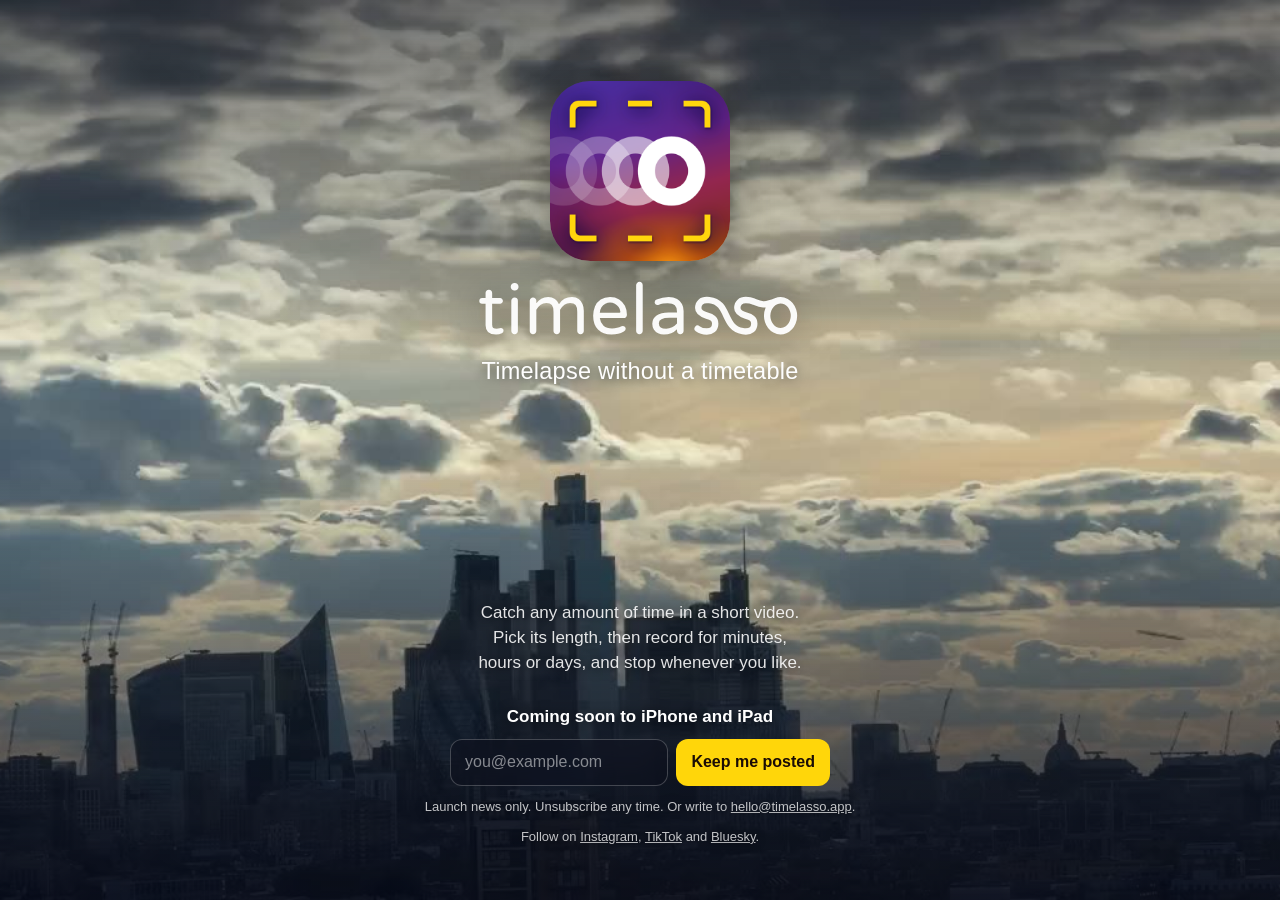
==== index.html @ acc46761 "Socials: Instagram, TikTok and Bluesky under the sign-up and on the support page Co-Authored-By: Cla" ====
<!doctype html>
<html lang="en">
<head>
<meta charset="utf-8">
<meta name="viewport" content="width=device-width, initial-scale=1, viewport-fit=cover">
<title>Timelasso</title>
<meta name="description" content="Timelapse without a timetable. Catch any amount of time in a short video. Coming soon to iPhone and iPad.">
<meta name="theme-color" content="#161a26">
<link rel="icon" type="image/png" href="favicon.png?v=ob">
<link rel="apple-touch-icon" href="apple-touch-icon.png?v=ob">
<style>
  html, body { margin: 0; height: 100%; }

  /* A Timelasso clip of the City under cloud, looped with a one-second
     crossfade from its last second into its first. Towers fill the lower half,
     so the name sits in the sky above them and the words and the form on the
     streets below,
     each over a darkened band; the towers in between are left clear. The
     stills are each clip's first frame, shown while it loads and instead of it
     under reduced motion (no <source> matches then, so nothing downloads).
     The night gradient under them is only what shows if neither arrives. */
  body {
    min-height: 100vh;
    min-height: 100dvh;
    box-sizing: border-box;
    display: flex;
    flex-direction: column;
    align-items: center;
    justify-content: space-between;
    padding: max(9vh, env(safe-area-inset-top) + 24px) 16px max(6vh, env(safe-area-inset-bottom) + 20px);
    color: #fff;
    background-color: #0b0820;
    background-image: url("sky-wide.jpg"), linear-gradient(172deg, #07061a 0%, #120b33 42%, #25124f 72%, #3a1450 100%);
    background-size: cover;
    background-position: center;
    background-attachment: fixed;
  }
  @media (orientation: portrait) {
    body { background-image: url("sky-tall.jpg"), linear-gradient(172deg, #07061a 0%, #120b33 42%, #25124f 72%, #3a1450 100%); }
  }

  .sky, body::after {
    position: fixed;
    inset: 0;
    width: 100%;
    height: 100%;
    z-index: -1;
  }
  .sky { object-fit: cover; }
  body::after {
    content: "";
    background: linear-gradient(to bottom,
      rgba(8, 10, 24, 0.55) 0%, rgba(8, 10, 24, 0) 40%,
      rgba(8, 10, 24, 0) 52%, rgba(8, 10, 24, 0.75) 100%);
  }

  header, footer {
    display: flex;
    flex-direction: column;
    align-items: center;
    width: 100%;
  }
  header { gap: 20px; }
  footer { gap: 32px; }

  .icon {
    width: min(38vw, 180px);
    aspect-ratio: 1;
    border-radius: 22.37%;
    box-shadow: 0 10px 40px rgba(0, 0, 0, 0.45);
  }

  /* The logotype: Bpmf Huninn's outlines (OFL, see OFL.txt) with "sso" as
     one rope, drawn by design/logotype/make.py in the app's repo, which
     writes the app's watermark from the same outline. Here without ".app",
     which the address bar already says, and so larger than the watermark's
     whole name could be. The em is the size the letters are set at; the
     image runs from the l's ascender to just under the baseline, 0.79 of it. */
  h1 {
    margin: 0;
    font-size: min(16vw, 72px);
    line-height: 0;
  }
  /* The strapline: one line for everyone, and it fits the App Store subtitle's 30 characters. */
  .strap {
    margin: 0;
    font-family: -apple-system, BlinkMacSystemFont, "Helvetica Neue", Arial, sans-serif;
    /* Sized to the wordmark's width: 0.339 of the h1's font size, measured against its ink. */
    font-size: min(5.229vw, 23.53px);
    white-space: nowrap;
    font-weight: 500;
    letter-spacing: 0.01em;
    color: #fff;
    text-align: center;
    text-shadow: 0 1px 12px rgba(0, 0, 0, 0.6);
  }
  h1 img {
    height: 0.79em;
    filter: drop-shadow(0 2px 18px rgba(0, 0, 0, 0.5));
  }
  /* The sign-up posts straight to Buttondown, which confirms by email and
     carries the unsubscribe link. A plain form with no script, so nothing
     loads from Buttondown until someone presses the button. */
  form {
    display: flex;
    gap: 8px;
    width: min(100%, 380px);
  }
  form, .note {
    font: 16px/1.4 -apple-system, BlinkMacSystemFont, "Helvetica Neue", Arial, sans-serif;
  }
  input, button {
    font: inherit;
    border-radius: 12px;
    padding: 11px 14px;
    border: 1px solid rgba(255, 255, 255, 0.22);
  }
  input {
    flex: 1;
    min-width: 0;
    color: #fff;
    background: rgba(12, 14, 28, 0.45);
    -webkit-backdrop-filter: blur(12px);
    backdrop-filter: blur(12px);
  }
  input::placeholder { color: rgba(255, 255, 255, 0.5); }
  input:focus { outline: none; border-color: rgba(255, 214, 10, 0.8); }
  button {
    color: #1a0c05;
    background: #ffd60a;
    border-color: transparent;
    font-weight: 600;
    cursor: pointer;
  }
  button:hover { background: #ffe04d; }
  /* Plain system type, so the wordmark stays the only Huninn on the page. */
  /* The footer is two groups: what the app does, then a wider gap, then the
     sign-up it leads to, headed by when. */
  .pitch, .soon {
    margin: 0;
    font-family: -apple-system, BlinkMacSystemFont, "Helvetica Neue", Arial, sans-serif;
    text-align: center;
    text-wrap: balance;
    text-shadow: 0 1px 12px rgba(0, 0, 0, 0.6);
  }
  .pitch {
    width: min(100%, 380px);
    font-size: 17px;
    line-height: 1.45;
    color: rgba(255, 255, 255, 0.88);
  }
  .soon {
    font-size: 17px;
    font-weight: 600;
  }
  .signup {
    display: flex;
    flex-direction: column;
    align-items: center;
    gap: 12px;
    width: 100%;
  }
  .note {
    margin: 0;
    font-size: 13px;
    color: rgba(255, 255, 255, 0.75);
    text-align: center;
    text-shadow: 0 1px 8px rgba(0, 0, 0, 0.6);
  }
  .note a { color: inherit; }
</style>
</head>
<body>
  <video class="sky" autoplay muted loop playsinline aria-hidden="true">
    <source src="sky-tall.mp4" type="video/mp4" media="(prefers-reduced-motion: no-preference) and (orientation: portrait)">
    <source src="sky-wide.mp4" type="video/mp4" media="(prefers-reduced-motion: no-preference)">
  </video>
  <header>
    <img class="icon" src="icon-512.png?v=ob" alt="Timelasso app icon">
    <h1><img src="wordmark.svg?v=58b0c5b0" alt="timelasso"></h1>
    <p class="strap">Timelapse without a timetable</p>
  </header>
  <footer>
    <p class="pitch">Catch any amount of time in a short video. Pick its length, then record for minutes, hours or days, and stop whenever you like.</p>
    <div class="signup">
      <p class="soon">Coming soon to iPhone and iPad</p>
      <form action="https://buttondown.com/api/emails/embed-subscribe/timelasso" method="post">
        <label for="email" hidden>Email address</label>
        <input id="email" type="email" name="email" placeholder="you@example.com" autocomplete="email" required>
        <button type="submit">Keep me posted</button>
      </form>
      <p class="note">Launch news only. Unsubscribe any time. Or write to <a href="mailto:hello@timelasso.app">hello@timelasso.app</a>.</p>
      <p class="note">Follow on <a href="https://www.instagram.com/timelasso.app/">Instagram</a>, <a href="https://www.tiktok.com/@timelasso">TikTok</a> and <a href="https://bsky.app/profile/timelasso.bsky.social">Bluesky</a>.</p>
    </div>
  </footer>
</body>
</html>
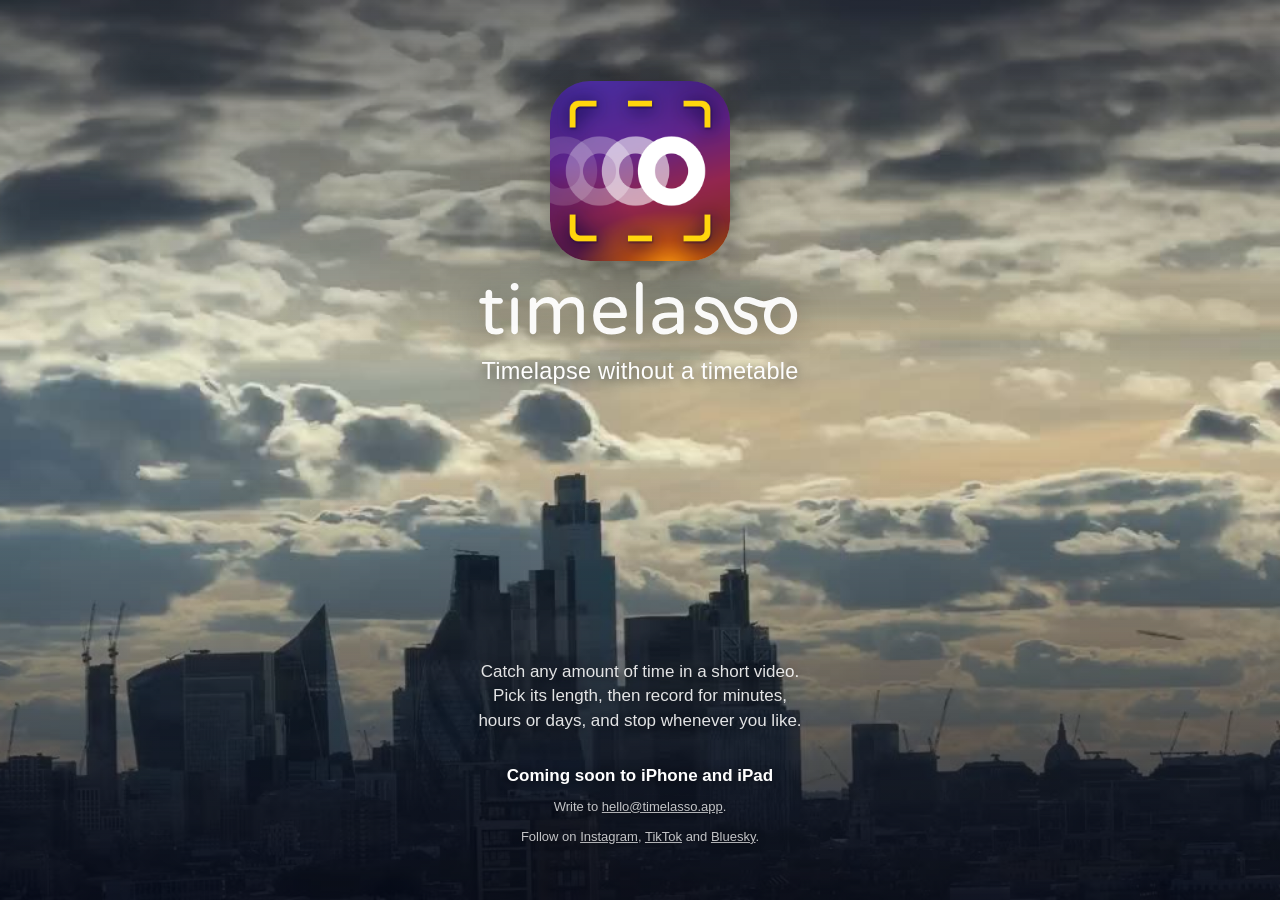
==== commit 11754c54: "Home page: no sign-up form. The Buttondown list is being retired, so the footer keeps the coming-soo" ====
--- a/index.html
+++ b/index.html
@@ -3,9 +3,33 @@
 <head>
 <meta charset="utf-8">
 <meta name="viewport" content="width=device-width, initial-scale=1, viewport-fit=cover">
-<title>Timelasso</title>
+<title>Timelasso: timelapse app for iPhone and iPad</title>
 <meta name="description" content="Timelapse without a timetable. Catch any amount of time in a short video. Coming soon to iPhone and iPad.">
+<link rel="canonical" href="https://timelasso.app/">
+<meta property="og:title" content="Timelasso">
+<meta property="og:description" content="Timelapse without a timetable">
+<meta property="og:url" content="https://timelasso.app/">
+<meta property="og:type" content="website">
+<meta property="og:image" content="https://timelasso.app/sky-wide.jpg">
+<meta property="og:image:width" content="1280">
+<meta property="og:image:height" content="720">
+<meta name="twitter:card" content="summary_large_image">
 <meta name="theme-color" content="#161a26">
+<!-- The app as search engines read it: what a result for the name can show. -->
+<script type="application/ld+json">
+{
+  "@context": "https://schema.org",
+  "@type": "MobileApplication",
+  "name": "Timelasso",
+  "description": "Timelapse without a timetable. Catch any amount of time in a short video.",
+  "url": "https://timelasso.app/",
+  "image": "https://timelasso.app/icon-512.png",
+  "operatingSystem": "iOS 26, iPadOS 26",
+  "applicationCategory": "MultimediaApplication",
+  "author": { "@type": "Person", "name": "Ed Burton" },
+  "offers": { "@type": "Offer", "price": "0", "priceCurrency": "GBP" }
+}
+</script>
 <link rel="icon" type="image/png" href="favicon.png?v=ob">
 <link rel="apple-touch-icon" href="apple-touch-icon.png?v=ob">
 <style>
@@ -13,7 +37,7 @@
 
   /* A Timelasso clip of the City under cloud, looped with a one-second
      crossfade from its last second into its first. Towers fill the lower half,
-     so the name sits in the sky above them and the words and the form on the
+     so the name sits in the sky above them and the words sit on the
      streets below,
      each over a darkened band; the towers in between are left clear. The
      stills are each clip's first frame, shown while it loads and instead of it
@@ -98,44 +122,12 @@
     height: 0.79em;
     filter: drop-shadow(0 2px 18px rgba(0, 0, 0, 0.5));
   }
-  /* The sign-up posts straight to Buttondown, which confirms by email and
-     carries the unsubscribe link. A plain form with no script, so nothing
-     loads from Buttondown until someone presses the button. */
-  form {
-    display: flex;
-    gap: 8px;
-    width: min(100%, 380px);
-  }
-  form, .note {
+  .note {
     font: 16px/1.4 -apple-system, BlinkMacSystemFont, "Helvetica Neue", Arial, sans-serif;
   }
-  input, button {
-    font: inherit;
-    border-radius: 12px;
-    padding: 11px 14px;
-    border: 1px solid rgba(255, 255, 255, 0.22);
-  }
-  input {
-    flex: 1;
-    min-width: 0;
-    color: #fff;
-    background: rgba(12, 14, 28, 0.45);
-    -webkit-backdrop-filter: blur(12px);
-    backdrop-filter: blur(12px);
-  }
-  input::placeholder { color: rgba(255, 255, 255, 0.5); }
-  input:focus { outline: none; border-color: rgba(255, 214, 10, 0.8); }
-  button {
-    color: #1a0c05;
-    background: #ffd60a;
-    border-color: transparent;
-    font-weight: 600;
-    cursor: pointer;
-  }
-  button:hover { background: #ffe04d; }
   /* Plain system type, so the wordmark stays the only Huninn on the page. */
   /* The footer is two groups: what the app does, then a wider gap, then the
-     sign-up it leads to, headed by when. */
+     when, with where to write and follow. */
   .pitch, .soon {
     margin: 0;
     font-family: -apple-system, BlinkMacSystemFont, "Helvetica Neue", Arial, sans-serif;
@@ -184,12 +176,7 @@
     <p class="pitch">Catch any amount of time in a short video. Pick its length, then record for minutes, hours or days, and stop whenever you like.</p>
     <div class="signup">
       <p class="soon">Coming soon to iPhone and iPad</p>
-      <form action="https://buttondown.com/api/emails/embed-subscribe/timelasso" method="post">
-        <label for="email" hidden>Email address</label>
-        <input id="email" type="email" name="email" placeholder="you@example.com" autocomplete="email" required>
-        <button type="submit">Keep me posted</button>
-      </form>
-      <p class="note">Launch news only. Unsubscribe any time. Or write to <a href="mailto:hello@timelasso.app">hello@timelasso.app</a>.</p>
+      <p class="note">Write to <a href="mailto:hello@timelasso.app">hello@timelasso.app</a>.</p>
       <p class="note">Follow on <a href="https://www.instagram.com/timelasso.app/">Instagram</a>, <a href="https://www.tiktok.com/@timelasso">TikTok</a> and <a href="https://bsky.app/profile/timelasso.bsky.social">Bluesky</a>.</p>
     </div>
   </footer>
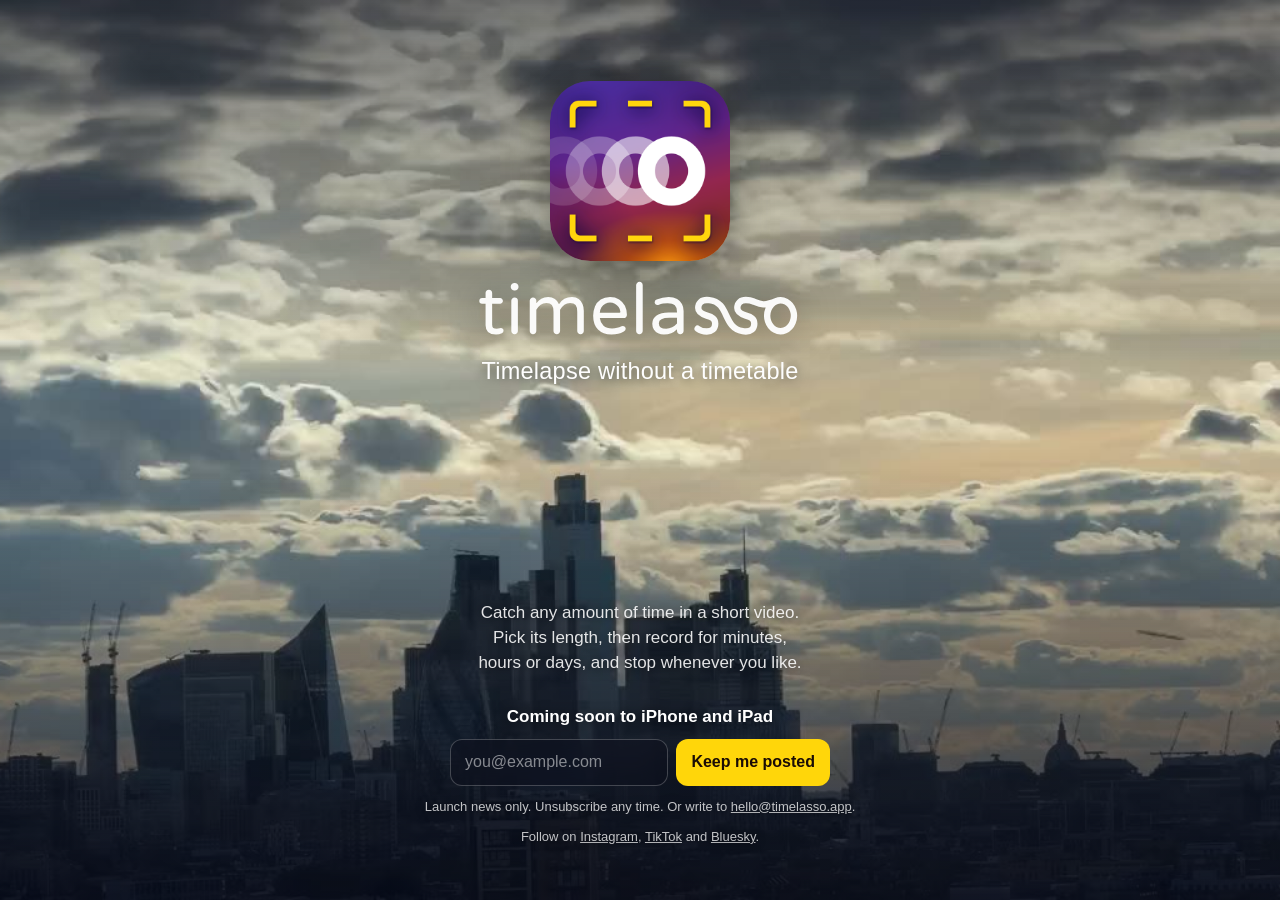
==== commit 363e5c59: "Home page: the sign-up form is back; the list stays until 1.0 is out. This reverts commit 11754c5.  " ====
--- a/index.html
+++ b/index.html
@@ -37,7 +37,7 @@
 
   /* A Timelasso clip of the City under cloud, looped with a one-second
      crossfade from its last second into its first. Towers fill the lower half,
-     so the name sits in the sky above them and the words sit on the
+     so the name sits in the sky above them and the words and the form on the
      streets below,
      each over a darkened band; the towers in between are left clear. The
      stills are each clip's first frame, shown while it loads and instead of it
@@ -122,12 +122,44 @@
     height: 0.79em;
     filter: drop-shadow(0 2px 18px rgba(0, 0, 0, 0.5));
   }
-  .note {
+  /* The sign-up posts straight to Buttondown, which confirms by email and
+     carries the unsubscribe link. A plain form with no script, so nothing
+     loads from Buttondown until someone presses the button. */
+  form {
+    display: flex;
+    gap: 8px;
+    width: min(100%, 380px);
+  }
+  form, .note {
     font: 16px/1.4 -apple-system, BlinkMacSystemFont, "Helvetica Neue", Arial, sans-serif;
   }
+  input, button {
+    font: inherit;
+    border-radius: 12px;
+    padding: 11px 14px;
+    border: 1px solid rgba(255, 255, 255, 0.22);
+  }
+  input {
+    flex: 1;
+    min-width: 0;
+    color: #fff;
+    background: rgba(12, 14, 28, 0.45);
+    -webkit-backdrop-filter: blur(12px);
+    backdrop-filter: blur(12px);
+  }
+  input::placeholder { color: rgba(255, 255, 255, 0.5); }
+  input:focus { outline: none; border-color: rgba(255, 214, 10, 0.8); }
+  button {
+    color: #1a0c05;
+    background: #ffd60a;
+    border-color: transparent;
+    font-weight: 600;
+    cursor: pointer;
+  }
+  button:hover { background: #ffe04d; }
   /* Plain system type, so the wordmark stays the only Huninn on the page. */
   /* The footer is two groups: what the app does, then a wider gap, then the
-     when, with where to write and follow. */
+     sign-up it leads to, headed by when. */
   .pitch, .soon {
     margin: 0;
     font-family: -apple-system, BlinkMacSystemFont, "Helvetica Neue", Arial, sans-serif;
@@ -176,7 +208,12 @@
     <p class="pitch">Catch any amount of time in a short video. Pick its length, then record for minutes, hours or days, and stop whenever you like.</p>
     <div class="signup">
       <p class="soon">Coming soon to iPhone and iPad</p>
-      <p class="note">Write to <a href="mailto:hello@timelasso.app">hello@timelasso.app</a>.</p>
+      <form action="https://buttondown.com/api/emails/embed-subscribe/timelasso" method="post">
+        <label for="email" hidden>Email address</label>
+        <input id="email" type="email" name="email" placeholder="you@example.com" autocomplete="email" required>
+        <button type="submit">Keep me posted</button>
+      </form>
+      <p class="note">Launch news only. Unsubscribe any time. Or write to <a href="mailto:hello@timelasso.app">hello@timelasso.app</a>.</p>
       <p class="note">Follow on <a href="https://www.instagram.com/timelasso.app/">Instagram</a>, <a href="https://www.tiktok.com/@timelasso">TikTok</a> and <a href="https://bsky.app/profile/timelasso.bsky.social">Bluesky</a>.</p>
     </div>
   </footer>
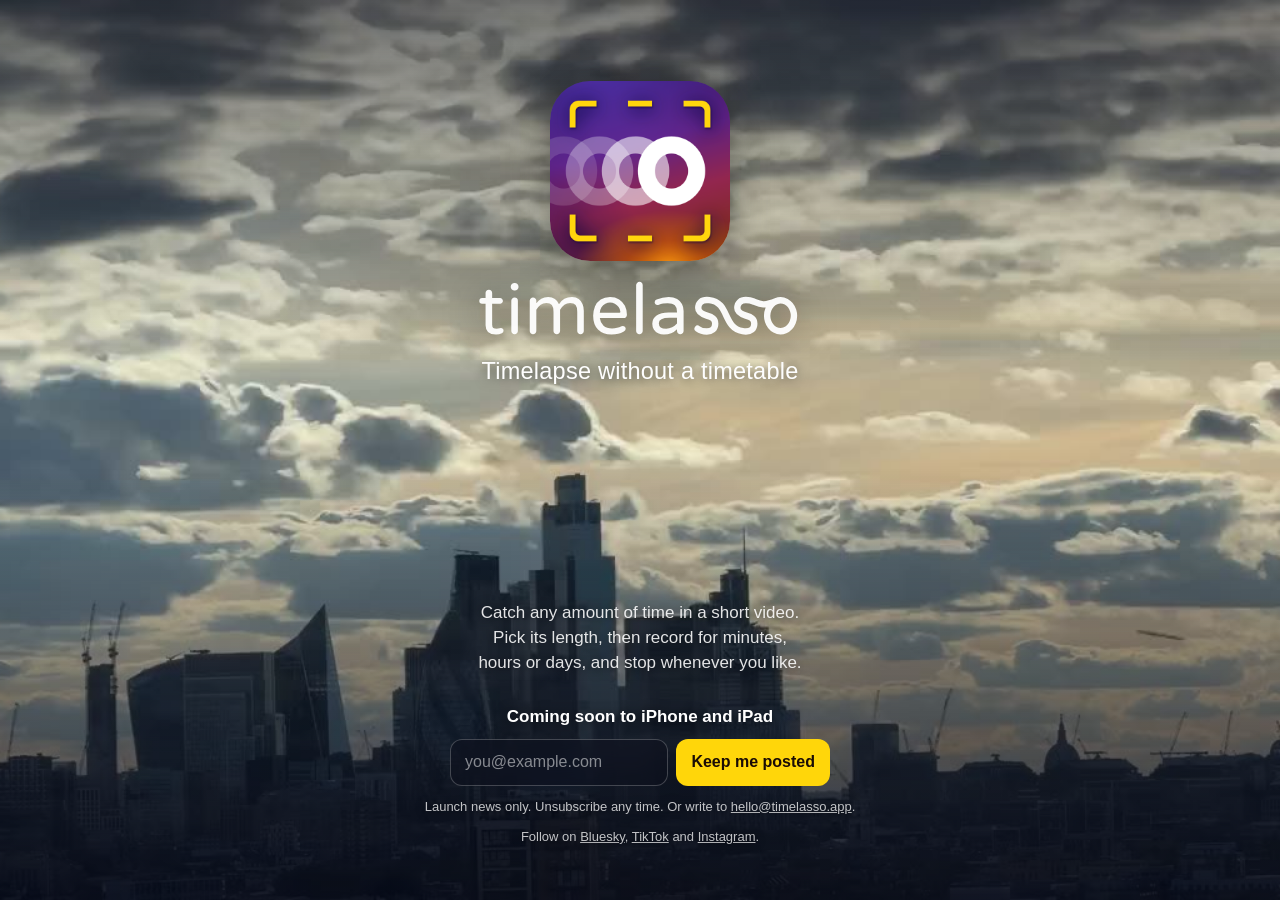
==== commit 863ff0d5: "Social links read Bluesky, TikTok, Instagram on every page: Instagram is the hardest place to browse" ====
--- a/index.html
+++ b/index.html
@@ -26,7 +26,6 @@
   "image": "https://timelasso.app/icon-512.png",
   "operatingSystem": "iOS 26, iPadOS 26",
   "applicationCategory": "MultimediaApplication",
-  "author": { "@type": "Person", "name": "Ed Burton" },
   "offers": { "@type": "Offer", "price": "0", "priceCurrency": "GBP" }
 }
 </script>
@@ -214,7 +213,7 @@
         <button type="submit">Keep me posted</button>
       </form>
       <p class="note">Launch news only. Unsubscribe any time. Or write to <a href="mailto:hello@timelasso.app">hello@timelasso.app</a>.</p>
-      <p class="note">Follow on <a href="https://www.instagram.com/timelasso.app/">Instagram</a>, <a href="https://www.tiktok.com/@timelasso">TikTok</a> and <a href="https://bsky.app/profile/timelasso.bsky.social">Bluesky</a>.</p>
+      <p class="note">Follow on <a href="https://bsky.app/profile/timelasso.bsky.social">Bluesky</a>, <a href="https://www.tiktok.com/@timelasso">TikTok</a> and <a href="https://www.instagram.com/timelasso.app/">Instagram</a>.</p>
     </div>
   </footer>
 </body>
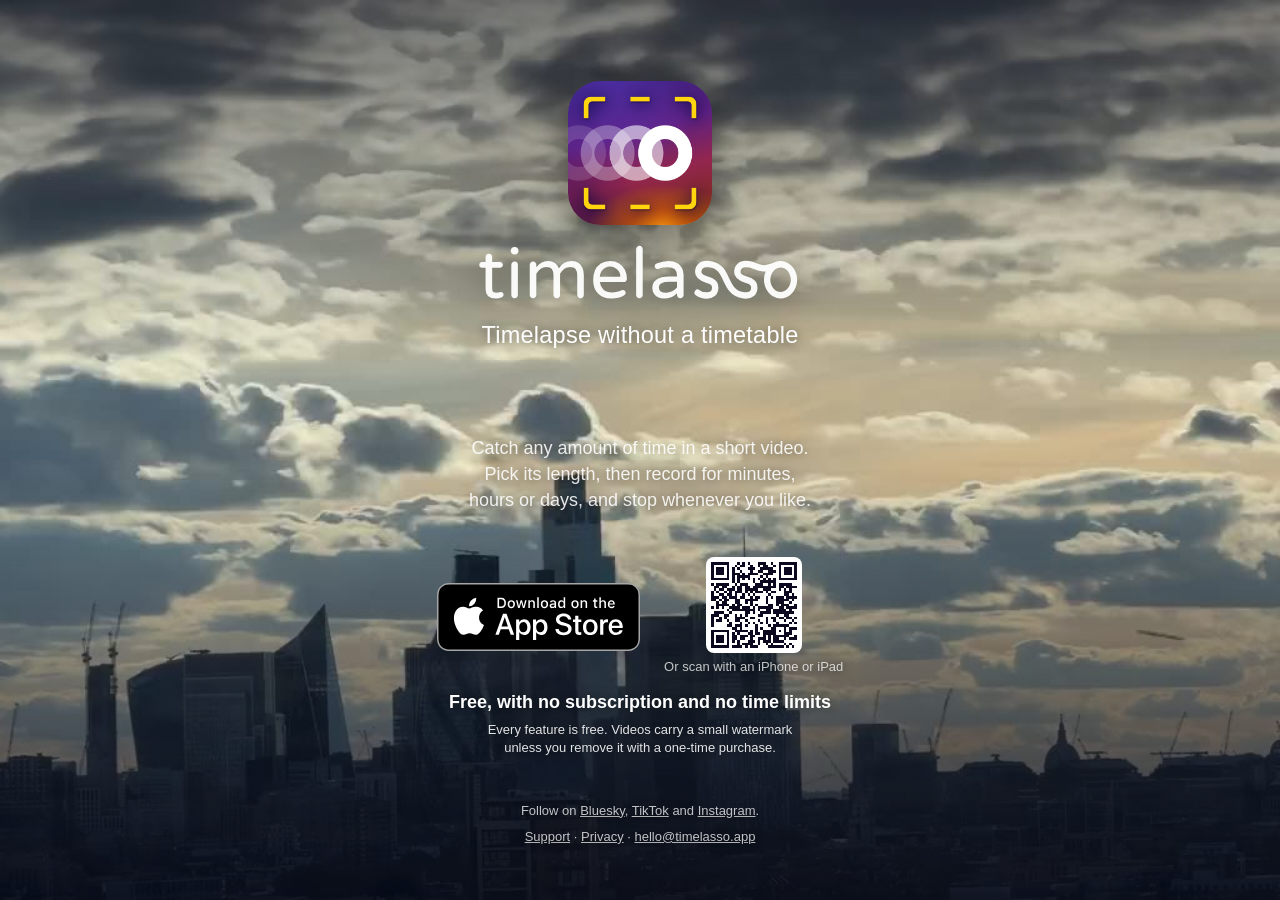
==== commit 68975474: "Timelasso is on the App Store: the launch page becomes the front page (store badge, Smart App Banner" ====
--- a/index.html
+++ b/index.html
@@ -4,7 +4,7 @@
 <meta charset="utf-8">
 <meta name="viewport" content="width=device-width, initial-scale=1, viewport-fit=cover">
 <title>Timelasso: timelapse app for iPhone and iPad</title>
-<meta name="description" content="Timelapse without a timetable. Catch any amount of time in a short video. Coming soon to iPhone and iPad.">
+<meta name="description" content="Timelapse without a timetable. Catch any amount of time in a short video. Free on the App Store for iPhone and iPad.">
 <link rel="canonical" href="https://timelasso.app/">
 <meta property="og:title" content="Timelasso">
 <meta property="og:description" content="Timelapse without a timetable">
@@ -15,6 +15,11 @@
 <meta property="og:image:height" content="720">
 <meta name="twitter:card" content="summary_large_image">
 <meta name="theme-color" content="#161a26">
+<!-- Safari on iPhone and iPad shows its own Get banner above the page,
+     or Open once the app is installed. -->
+<meta name="apple-itunes-app" content="app-id=6814762728">
+<link rel="icon" type="image/png" href="favicon.png?v=ob">
+<link rel="apple-touch-icon" href="apple-touch-icon.png?v=ob">
 <!-- The app as search engines read it: what a result for the name can show. -->
 <script type="application/ld+json">
 {
@@ -24,21 +29,19 @@
   "description": "Timelapse without a timetable. Catch any amount of time in a short video.",
   "url": "https://timelasso.app/",
   "image": "https://timelasso.app/icon-512.png",
+  "installUrl": "https://apps.apple.com/app/id6814762728",
   "operatingSystem": "iOS 26, iPadOS 26",
   "applicationCategory": "MultimediaApplication",
   "offers": { "@type": "Offer", "price": "0", "priceCurrency": "GBP" }
 }
 </script>
-<link rel="icon" type="image/png" href="favicon.png?v=ob">
-<link rel="apple-touch-icon" href="apple-touch-icon.png?v=ob">
 <style>
   html, body { margin: 0; height: 100%; }
 
   /* A Timelasso clip of the City under cloud, looped with a one-second
      crossfade from its last second into its first. Towers fill the lower half,
-     so the name sits in the sky above them and the words and the form on the
-     streets below,
-     each over a darkened band; the towers in between are left clear. The
+     so the name sits in the sky above them and the words and the badge on the
+     streets below, each over a darkened band; the towers in between are left clear. The
      stills are each clip's first frame, shown while it loads and instead of it
      under reduced motion (no <source> matches then, so nothing downloads).
      The night gradient under them is only what shows if neither arrives. */
@@ -84,10 +87,13 @@
     width: 100%;
   }
   header { gap: 20px; }
-  footer { gap: 32px; }
+  /* The widest gap on the page sits over the badge, so it reads as where the
+     page leads rather than one more line. */
+  footer { gap: 44px; }
 
   .icon {
-    width: min(38vw, 180px);
+    display: block;
+    width: min(30vw, 144px);
     aspect-ratio: 1;
     border-radius: 22.37%;
     box-shadow: 0 10px 40px rgba(0, 0, 0, 0.45);
@@ -121,45 +127,14 @@
     height: 0.79em;
     filter: drop-shadow(0 2px 18px rgba(0, 0, 0, 0.5));
   }
-  /* The sign-up posts straight to Buttondown, which confirms by email and
-     carries the unsubscribe link. A plain form with no script, so nothing
-     loads from Buttondown until someone presses the button. */
-  form {
-    display: flex;
-    gap: 8px;
-    width: min(100%, 380px);
-  }
-  form, .note {
+  .note {
     font: 16px/1.4 -apple-system, BlinkMacSystemFont, "Helvetica Neue", Arial, sans-serif;
   }
-  input, button {
-    font: inherit;
-    border-radius: 12px;
-    padding: 11px 14px;
-    border: 1px solid rgba(255, 255, 255, 0.22);
-  }
-  input {
-    flex: 1;
-    min-width: 0;
-    color: #fff;
-    background: rgba(12, 14, 28, 0.45);
-    -webkit-backdrop-filter: blur(12px);
-    backdrop-filter: blur(12px);
-  }
-  input::placeholder { color: rgba(255, 255, 255, 0.5); }
-  input:focus { outline: none; border-color: rgba(255, 214, 10, 0.8); }
-  button {
-    color: #1a0c05;
-    background: #ffd60a;
-    border-color: transparent;
-    font-weight: 600;
-    cursor: pointer;
-  }
-  button:hover { background: #ffe04d; }
   /* Plain system type, so the wordmark stays the only Huninn on the page. */
-  /* The footer is two groups: what the app does, then a wider gap, then the
-     sign-up it leads to, headed by when. */
-  .pitch, .soon {
+  /* The footer is three groups: what the app does, where to get it, and
+     the small links, each a wide gap from the next so the badge stands
+     alone between them. */
+  .pitch {
     margin: 0;
     font-family: -apple-system, BlinkMacSystemFont, "Helvetica Neue", Arial, sans-serif;
     text-align: center;
@@ -168,21 +143,18 @@
   }
   .pitch {
     width: min(100%, 380px);
-    font-size: 17px;
+    font-size: 18px;
     line-height: 1.45;
     color: rgba(255, 255, 255, 0.88);
   }
-  .soon {
-    font-size: 17px;
-    font-weight: 600;
-  }
-  .signup {
-    display: flex;
-    flex-direction: column;
-    align-items: center;
-    gap: 12px;
+  .action, .links {
+    display: flex;
+    flex-direction: column;
+    align-items: center;
     width: 100%;
   }
+  .action { gap: 16px; }
+  .links { gap: 8px; }
   .note {
     margin: 0;
     font-size: 13px;
@@ -191,6 +163,63 @@
     text-shadow: 0 1px 8px rgba(0, 0, 0, 0.6);
   }
   .note a { color: inherit; }
+
+  /* The one action: Apple's own badge, unaltered as its guidelines require,
+     with the price answered beside it, since the store's "In-App Purchases"
+     label reads as a subscription. The links carry ct= so App Analytics
+     counts what the site sends, and the QR code its own ct= so the two can
+     be told apart. */
+  .get {
+    display: flex;
+    align-items: center;
+    gap: 24px;
+  }
+  .get .badge img {
+    display: block;
+    height: 68px;
+  }
+  .free {
+    margin: 0;
+    font-family: -apple-system, BlinkMacSystemFont, "Helvetica Neue", Arial, sans-serif;
+    font-size: 18px;
+    font-weight: 600;
+    text-align: center;
+    text-wrap: balance;
+    text-shadow: 0 1px 12px rgba(0, 0, 0, 0.6);
+  }
+  /* What "free" leaves out, said plainly under it rather than behind an
+     asterisk, so the app's purchase row is no surprise. Body text's
+     colour at the links' size, and close to the line it qualifies. */
+  .terms {
+    margin: -8px 0 0;
+    width: min(100%, 380px);
+    font-family: -apple-system, BlinkMacSystemFont, "Helvetica Neue", Arial, sans-serif;
+    font-size: 13px;
+    line-height: 1.4;
+    color: rgba(255, 255, 255, 0.88);
+    text-align: center;
+    text-wrap: balance;
+    text-shadow: 0 1px 12px rgba(0, 0, 0, 0.6);
+  }
+  /* The QR code is for a visitor on a computer, who can't install from
+     there; a phone or tablet already has the badge under its thumb. */
+  .qr {
+    display: none;
+    flex-direction: column;
+    align-items: center;
+    gap: 6px;
+    font: 13px/1.3 -apple-system, BlinkMacSystemFont, "Helvetica Neue", Arial, sans-serif;
+    color: rgba(255, 255, 255, 0.75);
+    text-shadow: 0 1px 8px rgba(0, 0, 0, 0.6);
+  }
+  .qr img {
+    width: 96px;
+    height: 96px;
+    border-radius: 8px;
+  }
+  @media (min-width: 900px) and (pointer: fine) {
+    .qr { display: flex; }
+  }
 </style>
 </head>
 <body>
@@ -199,21 +228,26 @@
     <source src="sky-wide.mp4" type="video/mp4" media="(prefers-reduced-motion: no-preference)">
   </video>
   <header>
-    <img class="icon" src="icon-512.png?v=ob" alt="Timelasso app icon">
+    <a href="https://apps.apple.com/app/id6814762728?pt=160576&ct=site-icon&mt=8"><img class="icon" src="icon-512.png?v=ob" alt="Timelasso on the App Store"></a>
     <h1><img src="wordmark.svg?v=58b0c5b0" alt="timelasso"></h1>
     <p class="strap">Timelapse without a timetable</p>
   </header>
   <footer>
     <p class="pitch">Catch any amount of time in a short video. Pick its length, then record for minutes, hours or days, and stop whenever you like.</p>
-    <div class="signup">
-      <p class="soon">Coming soon to iPhone and iPad</p>
-      <form action="https://buttondown.com/api/emails/embed-subscribe/timelasso" method="post">
-        <label for="email" hidden>Email address</label>
-        <input id="email" type="email" name="email" placeholder="you@example.com" autocomplete="email" required>
-        <button type="submit">Keep me posted</button>
-      </form>
-      <p class="note">Launch news only. Unsubscribe any time. Or write to <a href="mailto:hello@timelasso.app">hello@timelasso.app</a>.</p>
+    <div class="action">
+      <div class="get">
+        <a class="badge" href="https://apps.apple.com/app/id6814762728?pt=160576&ct=site&mt=8"><img src="app-store-badge.svg" alt="Download on the App Store"></a>
+        <div class="qr">
+          <img src="app-store-qr.svg" alt="">
+          <span>Or scan with an iPhone or iPad</span>
+        </div>
+      </div>
+      <p class="free">Free, with no subscription and no time limits</p>
+      <p class="terms">Every feature is free. Videos carry a small watermark unless you remove it with a one-time purchase.</p>
+    </div>
+    <div class="links">
       <p class="note">Follow on <a href="https://bsky.app/profile/timelasso.bsky.social">Bluesky</a>, <a href="https://www.tiktok.com/@timelasso">TikTok</a> and <a href="https://www.instagram.com/timelasso.app/">Instagram</a>.</p>
+      <p class="note"><a href="support">Support</a> · <a href="privacy">Privacy</a> · <a href="mailto:hello@timelasso.app">hello@timelasso.app</a></p>
     </div>
   </footer>
 </body>
